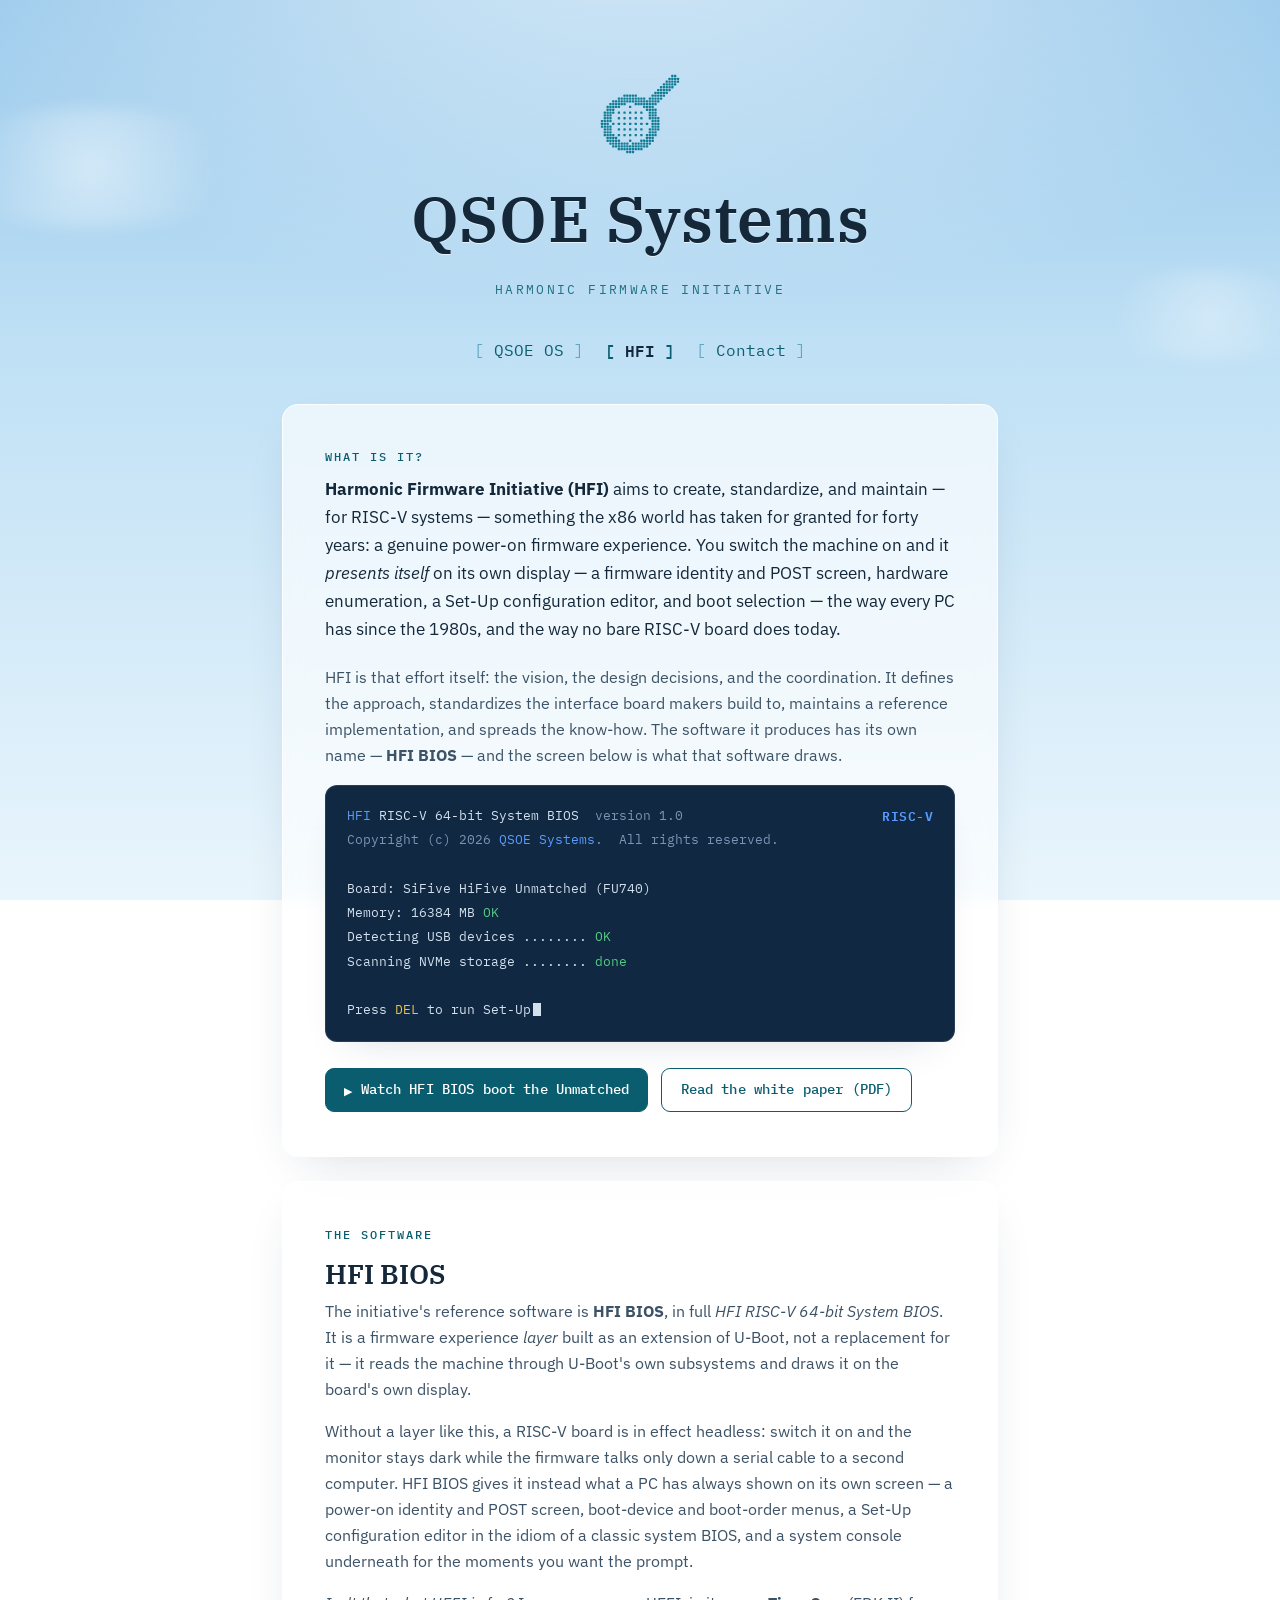
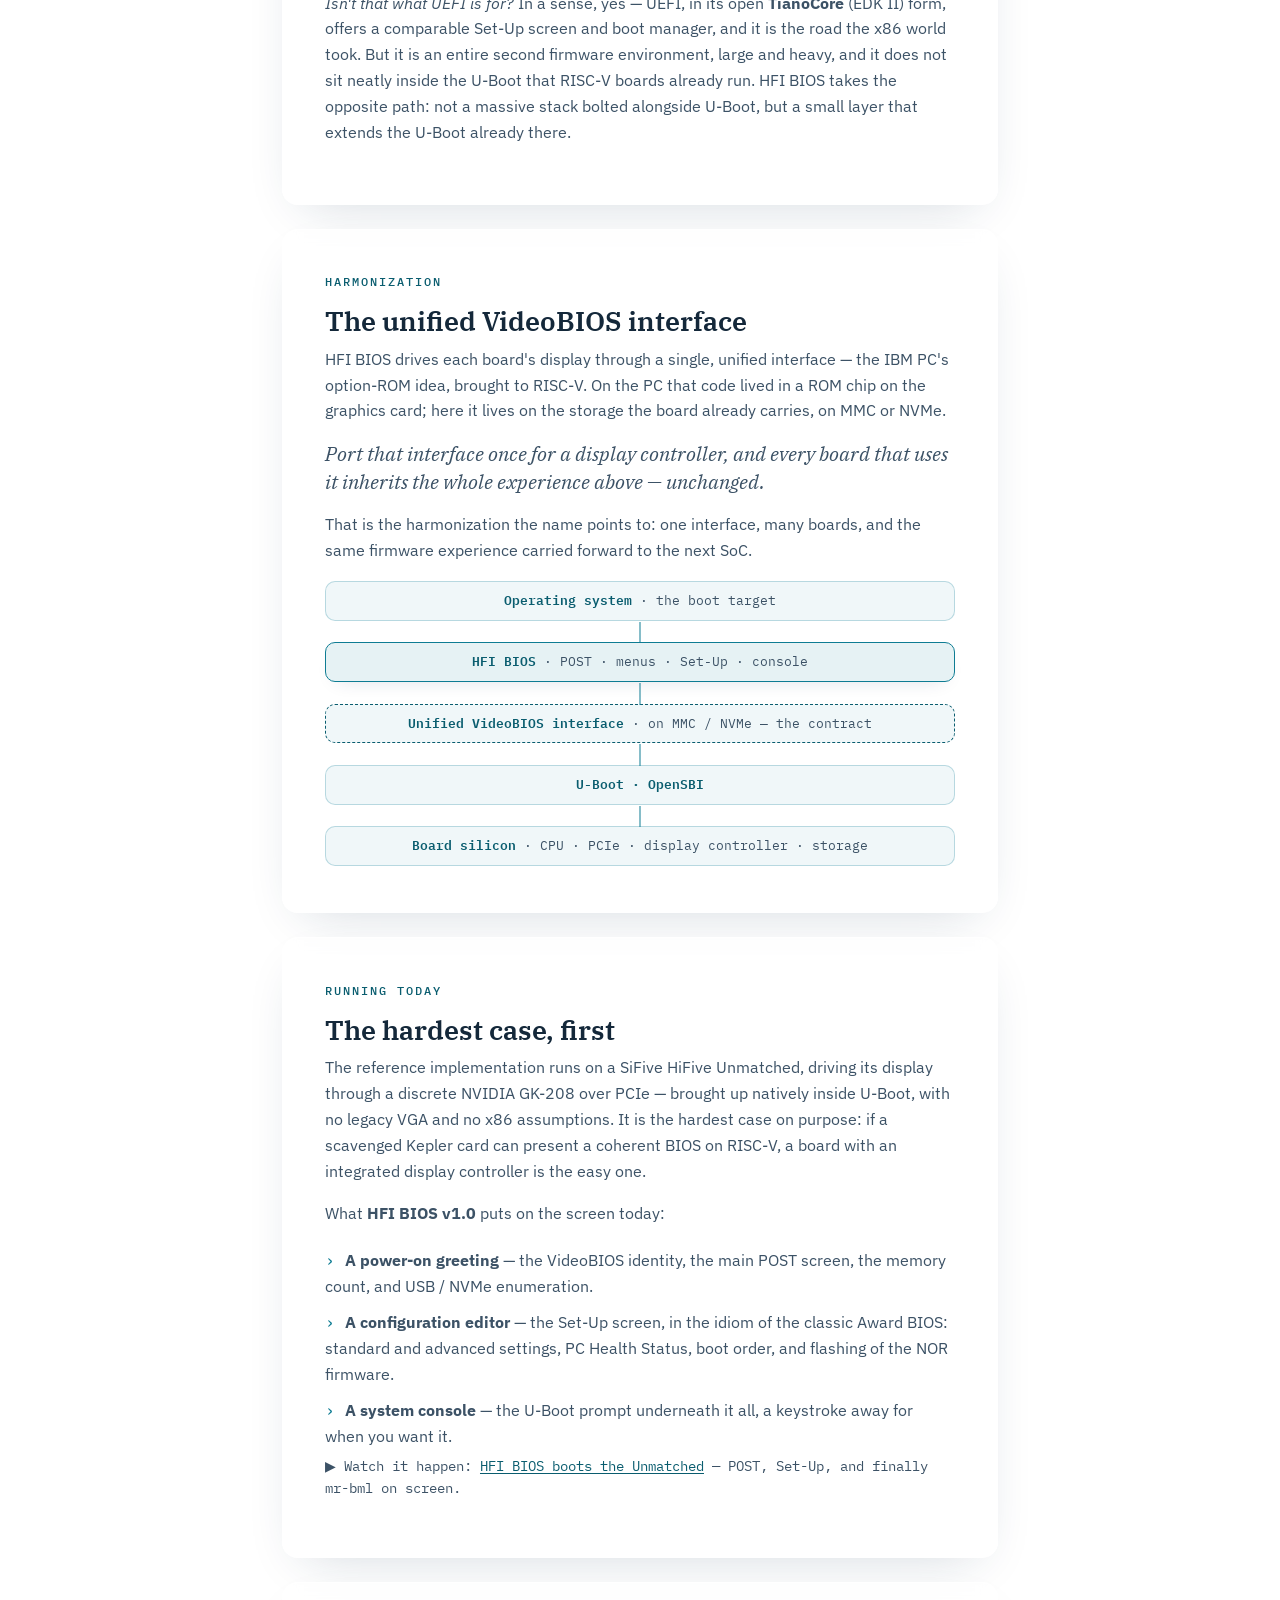
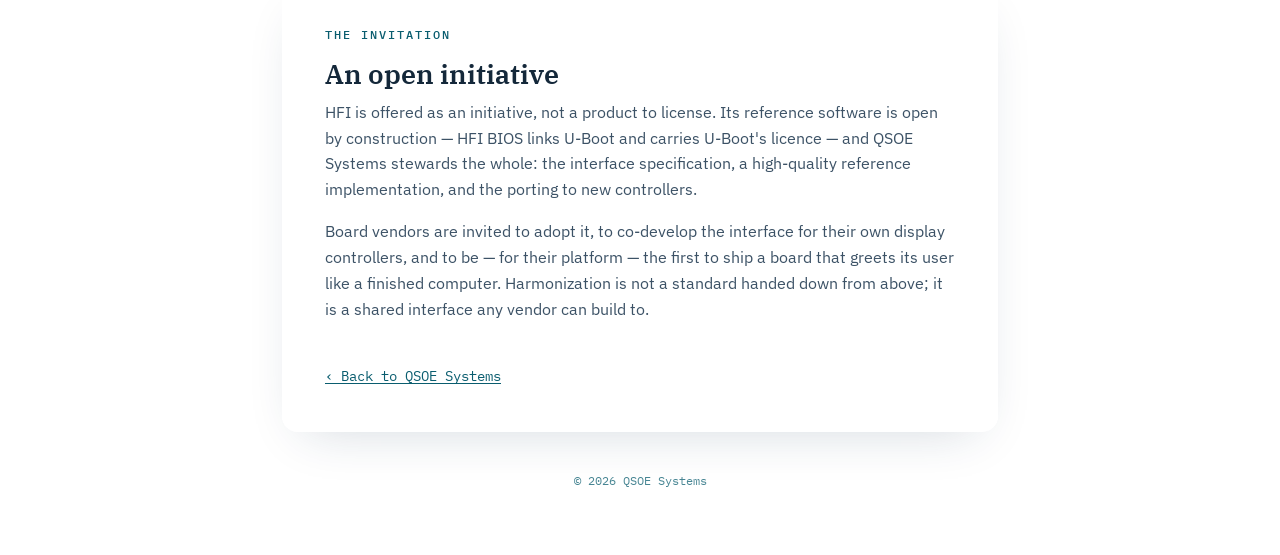
==== hfi/index.html @ ed55bc1b "site: added HFI subdirectry, with the first version of the description Signed-off-by: Yuri Zaporozhe" ====
<!DOCTYPE html>
<html lang="en">
<head>
  <meta charset="utf-8">
  <meta name="viewport" content="width=device-width, initial-scale=1">
  <title>HFI — Harmonic Firmware Initiative · QSOE Systems</title>
  <meta name="description" content="HFI, the Harmonic Firmware Initiative: an open, U-Boot–based firmware experience layer that gives any RISC-V board a real power-on screen, boot menus, and a Set-Up editor. By QSOE Systems.">
  <link rel="icon" type="image/svg+xml" href="../favicon.svg">
  <link rel="preconnect" href="https://fonts.googleapis.com">
  <link rel="preconnect" href="https://fonts.gstatic.com" crossorigin>
  <link href="https://fonts.googleapis.com/css2?family=IBM+Plex+Mono:wght@400;500&family=IBM+Plex+Sans:wght@400;500;600&family=IBM+Plex+Serif:wght@500;600&display=swap" rel="stylesheet">
  <link rel="stylesheet" href="../style.css">
  <style>
    /* ---- HFI page-specific components, expressed in the shared tokens ---- */

    /* stack the sub-page panels (home shows one at a time; here they flow) */
    .panels .panel + .panel { margin-top: 1.5rem; }

    /* current-page marker for the top nav (bolder, echoing the main site's
       active tab, which uses aria-selected) */
    .tab[aria-current="page"] { color: var(--ink); font-weight: 600; }
    .tab[aria-current="page"]::before,
    .tab[aria-current="page"]::after { opacity: 1; color: var(--accent-deep); }

    /* eyebrow label above a section heading (mono, like .panel h3 but no rule) */
    .eyebrow {
      font-family: var(--font-mono);
      font-size: 0.78rem;
      font-weight: 500;
      letter-spacing: 0.16em;
      text-transform: uppercase;
      color: var(--accent-deep);
      margin: 0 0 0.5rem;
    }
    .hero-h {
      font-size: clamp(1.9rem, 5vw, 2.3rem);
      line-height: 1.15;
      margin: 0.3rem 0 0.4rem;
    }

    /* ---- POST-screen mockup: a "real screen" against the frosted panels ---- */
    .post {
      margin: 0.4rem 0 1.6rem;
      background: #102841;                 /* deep slate-navy, keyed to --ink */
      color: #d3e0ee;
      border: 1px solid rgba(255,255,255,0.10);
      border-radius: 12px;
      padding: 1.15rem 1.3rem;
      font-family: var(--font-mono);
      font-size: 0.82rem;
      line-height: 1.85;
      overflow-x: auto;
      box-shadow: 0 18px 40px -24px var(--shadow);
    }
    .post .l   { white-space: pre; display: block; }
    .post .dim { color: #7f93b4; }
    .post .ok  { color: #54cd82; }
    .post .blue{ color: #5a9bff; }
    .post .yel { color: #e8c34a; }
    .post .risc{ float: right; color: #5a9bff; font-weight: 600; letter-spacing: 0.04em; }
    .cursor {
      display: inline-block; width: 0.6em; height: 1.05em; vertical-align: -2px;
      background: #d3e0ee; margin-left: 2px; animation: blink 1.05s steps(1) infinite;
    }
    @keyframes blink { 50% { opacity: 0; } }

    /* ---- call-to-action buttons, in the accent palette ---- */
    .ctas { display: flex; gap: 0.8rem; flex-wrap: wrap; margin: 1.3rem 0 0.2rem; }
    .ctas .btn {
      font-family: var(--font-mono);
      font-size: 0.86rem;
      font-weight: 500;
      letter-spacing: 0.01em;
      padding: 0.62rem 1.15rem;
      border-radius: 9px;
      display: inline-flex; align-items: center; gap: 0.5rem;
      text-decoration: none;
      border: 1.5px solid var(--accent-deep);
      transition: background 0.15s ease, color 0.15s ease, transform 0.15s ease;
    }
    .ctas .btn.primary { background: var(--accent-deep); color: #fff; }
    .ctas .btn.primary:hover { background: var(--accent); transform: translateY(-1px); }
    .ctas .btn.ghost { background: rgba(255,255,255,0.45); color: var(--accent-deep); }
    .ctas .btn.ghost:hover { background: rgba(255,255,255,0.78); transform: translateY(-1px); }
    .ctas .btn .play { font-size: 0.7rem; transform: translateY(0.5px); }

    /* ---- pull-quote ---- */
    .pull {
      font-family: var(--font-display);
      font-style: italic;
      color: var(--accent-deep);
      font-size: 1.28rem;
      line-height: 1.35;
      margin: 0.2rem 0 1rem;
    }

    /* ---- layer diagram: five bars joined by a vertical spine ---- */
    .layers { margin: 1.1rem 0 0.3rem; }
    .layer {
      position: relative;
      text-align: center;
      background: rgba(14, 124, 147, 0.06);
      border: 1px solid rgba(14, 124, 147, 0.25);
      border-radius: 10px;
      padding: 0.62rem 0.9rem;
      font-family: var(--font-mono);
      font-size: 0.8rem;
      line-height: 1.4;
      color: var(--ink);
    }
    .layer + .layer { margin-top: 1.35rem; }
    .layer + .layer::before {              /* the spine segment above each bar */
      content: "";
      position: absolute; left: 50%; top: -1.35rem;
      width: 2px; height: 1.35rem; margin-left: -1px;
      background: var(--accent); opacity: 0.5;
    }
    .layer .t { font-weight: 600; color: var(--accent-deep); }
    .layer .s { color: var(--ink-soft); }
    .layer.is-hfi {                        /* the reference software, highlighted */
      background: var(--code-bg);
      border-color: var(--accent);
      box-shadow: 0 8px 20px -12px var(--shadow);
    }
    .layer.is-contract {                   /* the interface — the shared contract */
      border-style: dashed;
      border-color: var(--accent-deep);
    }

    .watch { font-family: var(--font-mono); font-size: 0.85rem; margin-top: 1.2rem; }

    @media (max-width: 560px) {
      .post .risc { display: none; }
    }
    @media (prefers-reduced-motion: reduce) {
      .cursor { animation: none; }
    }
  </style>
</head>
<body class="subpage">
  <div class="sky-cloud c1" aria-hidden="true"></div>
  <div class="sky-cloud c2" aria-hidden="true"></div>

  <div class="wrap">
    <header class="site-head">
      <a href="../index.html"><img class="emblem" src="../emblem.svg" alt="" aria-hidden="true"></a>
      <h1 class="site-title"><a href="../index.html">QSOE&nbsp;Systems</a></h1>
      <p class="site-tag">harmonic firmware initiative</p>

      <nav class="tabs" aria-label="Sections">
        <a class="tab" href="../index.html#qsoe">QSOE OS</a>
        <a class="tab" href="index.html" aria-current="page">HFI</a>
        <a class="tab" href="../index.html#contact">Contact</a>
      </nav>
    </header>

    <main class="panels">

      <!-- ===================== WHAT IS IT ===================== -->
      <section class="panel">
        <div class="eyebrow">What is it?</div>
        <p class="lead"><strong>Harmonic Firmware Initiative (HFI)</strong> aims to
          create, standardize, and maintain — for RISC-V systems — something the x86
          world has taken for granted for forty years: a genuine power-on firmware
          experience. You switch the machine on and it <em>presents itself</em> on its
          own display — a firmware identity and POST screen, hardware enumeration, a
          Set-Up configuration editor, and boot selection — the way every PC has since
          the 1980s, and the way no bare RISC-V board does today.</p>
        <p>HFI is that effort itself: the vision, the design decisions, and the
          coordination. It defines the approach, standardizes the interface board makers
          build to, maintains a reference implementation, and spreads the know-how. The
          software it produces has its own name — <strong>HFI BIOS</strong> — and the
          screen below is what that software draws.</p>

        <div class="post" role="img"
             aria-label="A simulated HFI BIOS power-on screen: HFI RISC-V 64-bit System BIOS version 1.0, QSOE Systems. Board SiFive HiFive Unmatched, 16384 MB OK. USB devices detected OK, NVMe storage scanned. Press DEL to run Set-Up.">
<span class="l"><span class="risc">RISC-V</span><span class="blue">HFI</span> RISC-V 64-bit System BIOS  <span class="dim">version 1.0</span></span>
<span class="l"><span class="dim">Copyright (c) 2026 </span><span class="blue">QSOE Systems</span><span class="dim">.  All rights reserved.</span></span>
<span class="l">&nbsp;</span>
<span class="l">Board: SiFive HiFive Unmatched (FU740)</span>
<span class="l">Memory: 16384 MB <span class="ok">OK</span></span>
<span class="l">Detecting USB devices ........ <span class="ok">OK</span></span>
<span class="l">Scanning NVMe storage ........ <span class="ok">done</span></span>
<span class="l">&nbsp;</span>
<span class="l">Press <span class="yel">DEL</span> to run Set-Up<span class="cursor" aria-hidden="true"></span></span>
        </div>

        <div class="ctas">
          <!-- TODO: replace # with the real YouTube URL for the HFI BIOS 1.0 demo -->
          <a class="btn primary" href="#" rel="noopener">
            <span class="play">▶</span> Watch HFI&nbsp;BIOS boot the Unmatched</a>
          <a class="btn ghost" href="./HFI-WhitePaper.pdf">Read the white&nbsp;paper (PDF)</a>
        </div>
      </section>

      <!-- ===================== THE SOFTWARE ===================== -->
      <section class="panel">
        <div class="eyebrow">The software</div>
        <h2>HFI&nbsp;BIOS</h2>
        <p>The initiative's reference software is <strong>HFI&nbsp;BIOS</strong>, in full
          <em>HFI RISC-V 64-bit System BIOS</em>. It is a firmware experience
          <em>layer</em> built as an extension of U-Boot, not a replacement for it — it
          reads the machine through U-Boot's own subsystems and draws it on the board's
          own display.</p>
        <p>Without a layer like this, a RISC-V board is in effect headless: switch it on
          and the monitor stays dark while the firmware talks only down a serial cable to
          a second computer. HFI&nbsp;BIOS gives it instead what a PC has always shown on
          its own screen — a power-on identity and POST screen, boot-device and boot-order
          menus, a Set-Up configuration editor in the idiom of a classic system BIOS, and
          a system console underneath for the moments you want the prompt.</p>
        <p><em>Isn't that what UEFI is for?</em> In a sense, yes — UEFI, in its open
          <strong>TianoCore</strong> (EDK&nbsp;II) form, offers a comparable Set-Up
          screen and boot manager, and it is the road the x86 world took. But it is an
          entire second firmware environment, large and heavy, and it does not sit
          neatly inside the U-Boot that RISC-V boards already run. HFI&nbsp;BIOS takes
          the opposite path: not a massive stack bolted alongside U-Boot, but a small
          layer that extends the U-Boot already there.</p>
      </section>

      <!-- ===================== HARMONIZATION ===================== -->
      <section class="panel">
        <div class="eyebrow">Harmonization</div>
        <h2>The unified VideoBIOS interface</h2>
        <p>HFI&nbsp;BIOS drives each board's display through a single, unified interface —
          the IBM PC's option-ROM idea, brought to RISC-V. On the PC that code lived in a
          ROM chip on the graphics card; here it lives on the storage the board already
          carries, on MMC or NVMe.</p>
        <p class="pull">Port that interface once for a display controller, and every
          board that uses it inherits the whole experience above — unchanged.</p>
        <p>That is the harmonization the name points to: one interface, many boards, and
          the same firmware experience carried forward to the next SoC.</p>

        <div class="layers" role="img"
             aria-label="The boot stack, top to bottom: the operating system; HFI BIOS providing POST, menus, Set-Up and console; the unified VideoBIOS interface on MMC or NVMe, which is the contract; U-Boot and OpenSBI; and the board silicon.">
          <div class="layer"><span class="t">Operating system</span> <span class="s">· the boot target</span></div>
          <div class="layer is-hfi"><span class="t">HFI&nbsp;BIOS</span> <span class="s">· POST · menus · Set-Up · console</span></div>
          <div class="layer is-contract"><span class="t">Unified VideoBIOS interface</span> <span class="s">· on MMC / NVMe — the contract</span></div>
          <div class="layer"><span class="t">U-Boot · OpenSBI</span></div>
          <div class="layer"><span class="t">Board silicon</span> <span class="s">· CPU · PCIe · display controller · storage</span></div>
        </div>
      </section>

      <!-- ===================== RUNNING TODAY ===================== -->
      <section class="panel">
        <div class="eyebrow">Running today</div>
        <h2>The hardest case, first</h2>
        <p>The reference implementation runs on a SiFive HiFive Unmatched, driving its
          display through a discrete NVIDIA GK-208 over PCIe — brought up natively inside
          U-Boot, with no legacy VGA and no x86 assumptions. It is the hardest case on
          purpose: if a scavenged Kepler card can present a coherent BIOS on RISC-V, a
          board with an integrated display controller is the easy one.</p>

        <p>What <strong>HFI&nbsp;BIOS v1.0</strong> puts on the screen today:</p>
        <ul class="tidy">
          <li><strong>A power-on greeting</strong> — the VideoBIOS identity, the main
            POST screen, the memory count, and USB / NVMe enumeration.</li>
          <li><strong>A configuration editor</strong> — the Set-Up screen, in the idiom
            of the classic Award BIOS: standard and advanced settings, PC Health Status,
            boot order, and flashing of the NOR firmware.</li>
          <li><strong>A system console</strong> — the U-Boot prompt underneath it all,
            a keystroke away for when you want it.</li>
        </ul>

        <p class="watch">▶ Watch it happen:
          <!-- TODO: replace # with the real YouTube URL -->
          <a href="#" rel="noopener">HFI&nbsp;BIOS boots the Unmatched</a> — POST, Set-Up,
          and finally mr-bml on screen.</p>
      </section>

      <!-- ===================== INITIATIVE ===================== -->
      <section class="panel">
        <div class="eyebrow">The invitation</div>
        <h2>An open initiative</h2>
        <p>HFI is offered as an initiative, not a product to license. Its reference
          software is open by construction — HFI&nbsp;BIOS links U-Boot and carries
          U-Boot's licence — and QSOE Systems stewards the whole: the interface
          specification, a high-quality reference implementation, and the porting to new
          controllers.</p>
        <p>Board vendors are invited to adopt it, to co-develop the interface for their
          own display controllers, and to be — for their platform — the first to ship a
          board that greets its user like a finished computer. Harmonization is not a
          standard handed down from above; it is a shared interface any vendor can build
          to.</p>
        <a class="back-link" href="../index.html">Back to QSOE Systems</a>
      </section>

    </main>

    <footer>© 2026 QSOE Systems</footer>
  </div>
</body>
</html>
---- style.css ----
/* QSOE Systems — shared styles */

:root {
  --sky-top:   #93c6ea;
  --sky-mid:   #bfe0f5;
  --sky-bot:   #e9f5fc;
  --ink:       #14283a;
  --ink-soft:  #3c5266;
  --accent:    #0e7c93;
  --accent-deep: #0a5d6f;
  --panel:     rgba(255, 255, 255, 0.64);
  --panel-edge: rgba(255, 255, 255, 0.85);
  --shadow:    rgba(18, 52, 82, 0.20);
  --code-bg:   rgba(14, 124, 147, 0.10);

  --font-display: "IBM Plex Serif", Georgia, "Times New Roman", serif;
  --font-body:    "IBM Plex Sans", -apple-system, "Segoe UI", Helvetica, sans-serif;
  --font-mono:    "IBM Plex Mono", "SFMono-Regular", Menlo, Consolas, monospace;
}

* { box-sizing: border-box; }

html { -webkit-text-size-adjust: 100%; }

body {
  margin: 0;
  min-height: 100vh;
  font-family: var(--font-body);
  color: var(--ink);
  line-height: 1.62;
  background:
    radial-gradient(120% 80% at 50% -10%, rgba(255,255,255,0.65), rgba(255,255,255,0) 55%),
    linear-gradient(180deg, var(--sky-top) 0%, var(--sky-mid) 38%, var(--sky-bot) 100%);
  background-attachment: fixed;
  position: relative;
  overflow-x: hidden;
}

/* soft drifting clouds — decorative, very subtle */
.sky-cloud {
  position: fixed;
  border-radius: 50%;
  background: radial-gradient(circle, rgba(255,255,255,0.85), rgba(255,255,255,0) 70%);
  filter: blur(8px);
  pointer-events: none;
  z-index: 0;
}
.sky-cloud.c1 { width: 340px; height: 120px; top: 12%; left: -80px; opacity: 0.55;
  animation: drift1 90s linear infinite; }
.sky-cloud.c2 { width: 260px; height: 90px;  top: 30%; right: -60px; opacity: 0.40;
  animation: drift2 120s linear infinite; }
@keyframes drift1 { from { transform: translateX(0); } to { transform: translateX(60vw); } }
@keyframes drift2 { from { transform: translateX(0); } to { transform: translateX(-50vw); } }

.wrap {
  position: relative;
  z-index: 1;
  max-width: 760px;
  margin: 0 auto;
  padding: clamp(2.2rem, 6vw, 4.5rem) 1.4rem 4rem;
}

/* ---- header ---- */
.site-head { text-align: center; }
.emblem {
  display: block;
  width: clamp(64px, 14vw, 84px);
  height: auto;
  margin: 0 auto 0.7rem;
}
.site-title {
  font-family: var(--font-display);
  font-weight: 600;
  font-size: clamp(2.6rem, 8vw, 4rem);
  letter-spacing: 0.01em;
  margin: 0;
  color: var(--ink);
  text-shadow: 0 1px 0 rgba(255,255,255,0.6);
}
.site-title a { color: inherit; text-decoration: none; }
.site-tag {
  font-family: var(--font-mono);
  font-size: 0.82rem;
  letter-spacing: 0.18em;
  text-transform: uppercase;
  color: var(--accent-deep);
  margin: 0.5rem 0 0;
  opacity: 0.85;
}

/* ---- tab nav ---- */
.tabs {
  display: flex;
  flex-wrap: wrap;
  justify-content: center;
  gap: 0.4rem 0.9rem;
  margin: 2rem 0 0;
  padding: 0;
}
.tab {
  font-family: var(--font-mono);
  font-size: 0.98rem;
  color: var(--accent-deep);
  text-decoration: none;
  padding: 0.35rem 0.2rem;
  border: 0;
  background: none;
  cursor: pointer;
  transition: color 0.15s ease, transform 0.15s ease;
}
.tab::before { content: "[ "; color: var(--accent); opacity: 0.55; }
.tab::after  { content: " ]"; color: var(--accent); opacity: 0.55; }
.tab:hover { color: var(--accent); transform: translateY(-1px); }
.tab:hover::before, .tab:hover::after { opacity: 1; }
.tab[aria-selected="true"] {
  color: var(--ink);
  font-weight: 500;
}
.tab[aria-selected="true"]::before,
.tab[aria-selected="true"]::after { opacity: 1; color: var(--accent-deep); }

/* ---- panel ---- */
.panels { margin-top: 2.2rem; }
.panel {
  background: var(--panel);
  border: 1px solid var(--panel-edge);
  border-radius: 16px;
  padding: clamp(1.5rem, 4vw, 2.6rem);
  box-shadow: 0 18px 50px -22px var(--shadow);
  -webkit-backdrop-filter: blur(9px);
  backdrop-filter: blur(9px);
}
/* progressive enhancement: only hide panels once JS is active */
body.js .panel { display: none; }
body.js .panel.is-active { display: block; animation: panelIn 0.4s ease both; }
@keyframes panelIn {
  from { opacity: 0; transform: translateY(8px); }
  to   { opacity: 1; transform: none; }
}

.panel h2 {
  font-family: var(--font-display);
  font-weight: 600;
  font-size: 1.7rem;
  margin: 0 0 0.2rem;
}
.panel .lead {
  font-size: 1.08rem;
  color: var(--ink);
  margin: 0.2rem 0 1.4rem;
}
.panel h3 {
  font-family: var(--font-mono);
  font-size: 0.82rem;
  letter-spacing: 0.14em;
  text-transform: uppercase;
  color: var(--accent-deep);
  margin: 2rem 0 0.8rem;
  border-top: 1px solid rgba(14,124,147,0.18);
  padding-top: 1.3rem;
}
.panel p { margin: 0 0 1rem; color: var(--ink-soft); }
.panel a { color: var(--accent-deep); text-decoration: underline; text-underline-offset: 2px; }
.panel a:hover { color: var(--accent); }

code, .mono { font-family: var(--font-mono); font-size: 0.9em; }
.panel code {
  background: var(--code-bg);
  color: var(--accent-deep);
  padding: 0.08em 0.36em;
  border-radius: 5px;
}

ul.tidy { list-style: none; margin: 0; padding: 0; }
ul.tidy li { padding: 0.32rem 0; color: var(--ink-soft); }
ul.tidy li::before { content: "› "; color: var(--accent); font-family: var(--font-mono); }

.project-list { list-style: none; margin: 0; padding: 0; }
.project-list li { padding: 0.4rem 0; }
.project-list .name { font-family: var(--font-mono); font-weight: 500; }
.project-list .desc { color: var(--ink-soft); }

.meta-row {
  display: flex; flex-wrap: wrap; gap: 0.5rem 1.4rem;
  font-family: var(--font-mono); font-size: 0.85rem;
  color: var(--accent-deep); margin-top: 1.4rem;
}

.contact-mail {
  font-family: var(--font-mono);
  font-size: 1.15rem;
}

footer {
  text-align: center;
  margin-top: 2.4rem;
  font-family: var(--font-mono);
  font-size: 0.78rem;
  color: var(--accent-deep);
  opacity: 0.75;
}

/* ---- sub-pages ---- */
.subpage .panel { display: block; }
.back-link {
  display: inline-block;
  font-family: var(--font-mono);
  font-size: 0.9rem;
  margin-top: 1.6rem;
  color: var(--accent-deep);
  text-decoration: none;
}
.back-link::before { content: "‹ "; }
.back-link:hover { color: var(--accent); }

@media (prefers-reduced-motion: reduce) {
  .sky-cloud { animation: none; }
  body.js .panel.is-active { animation: none; }
  .tab { transition: none; }
}
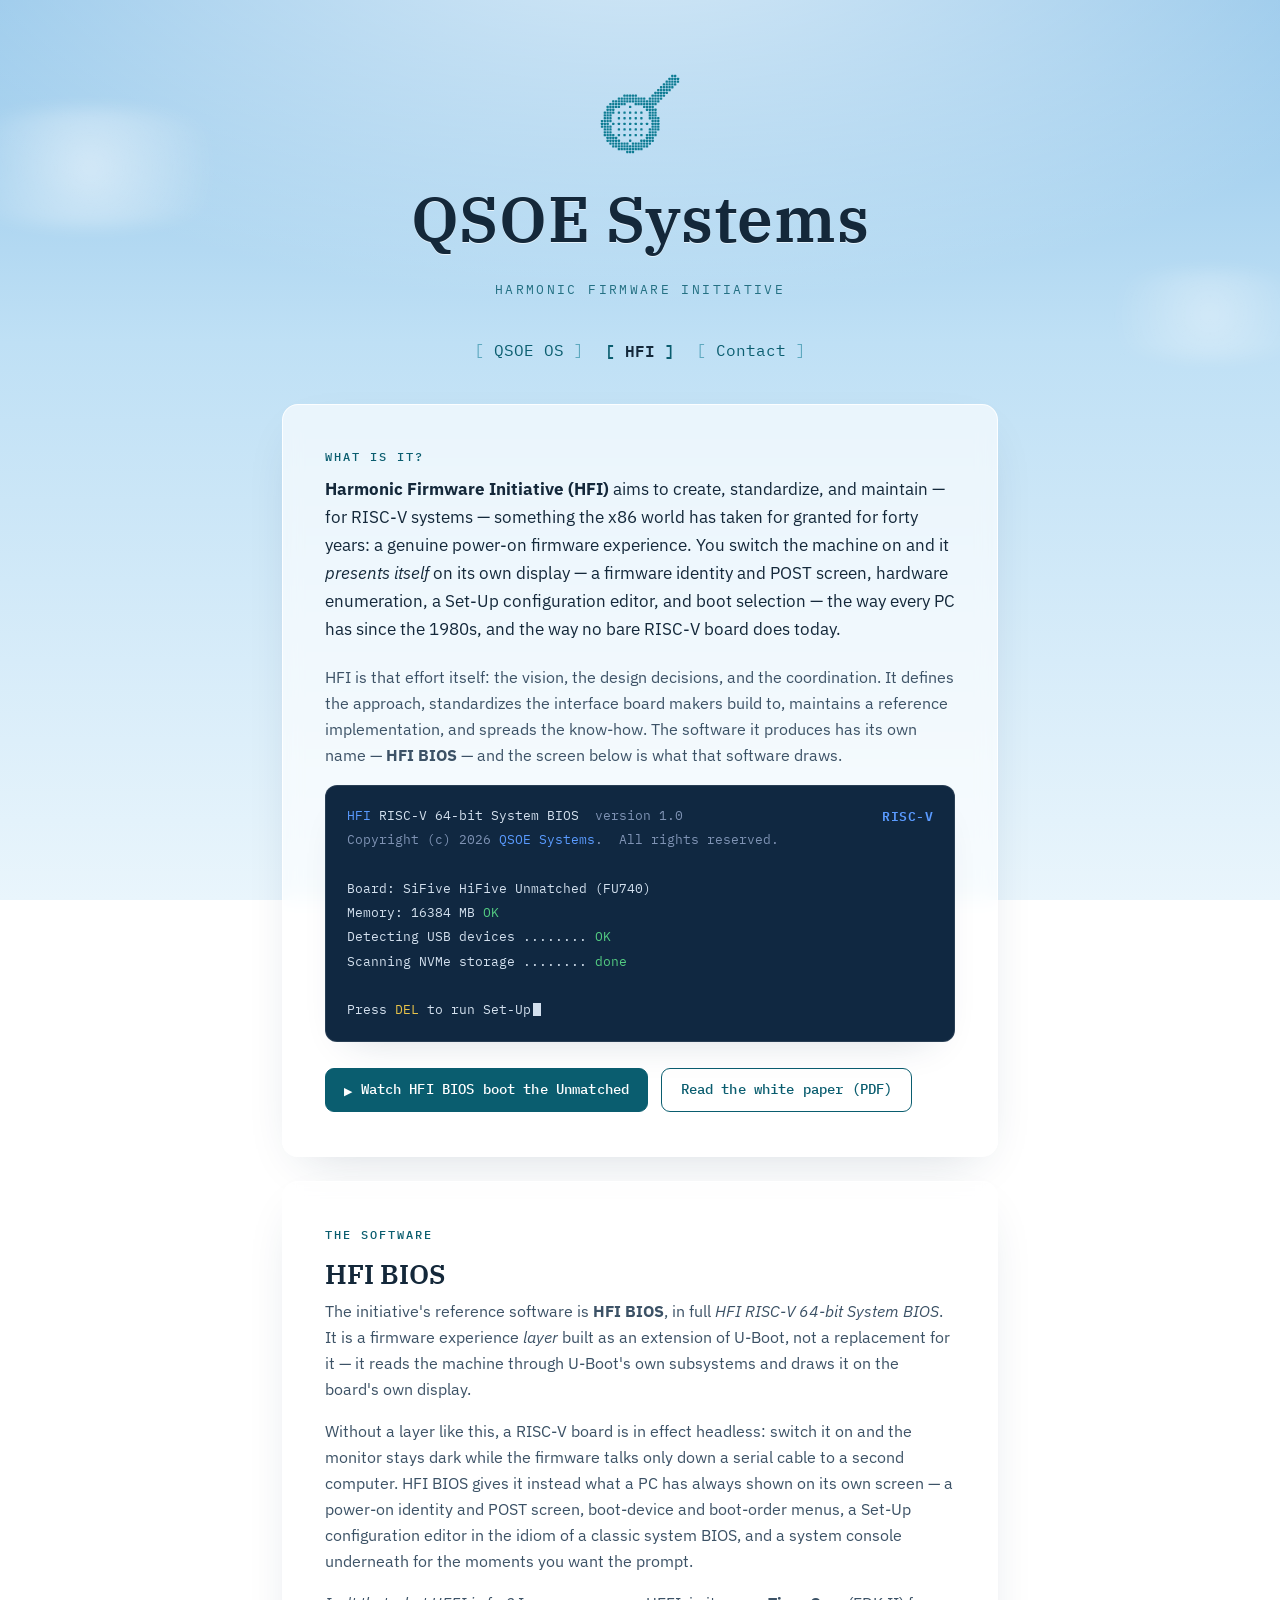
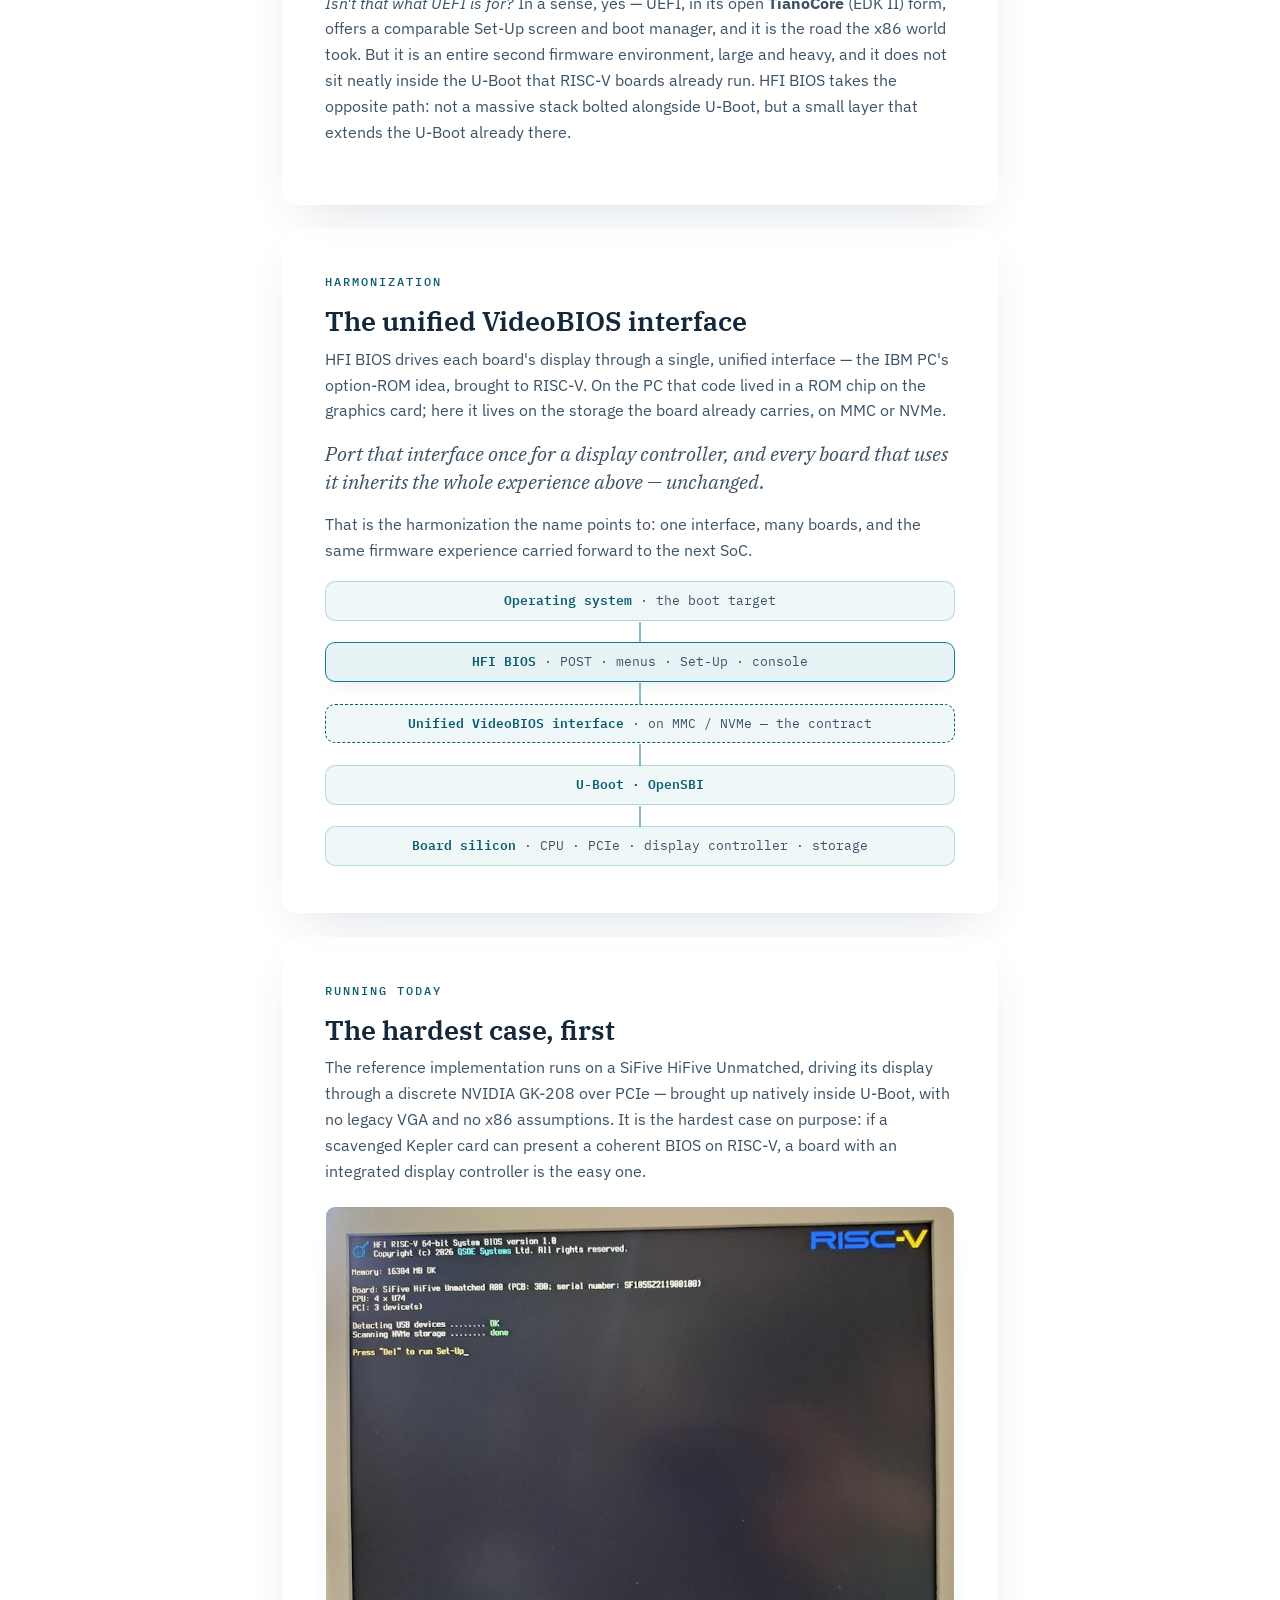
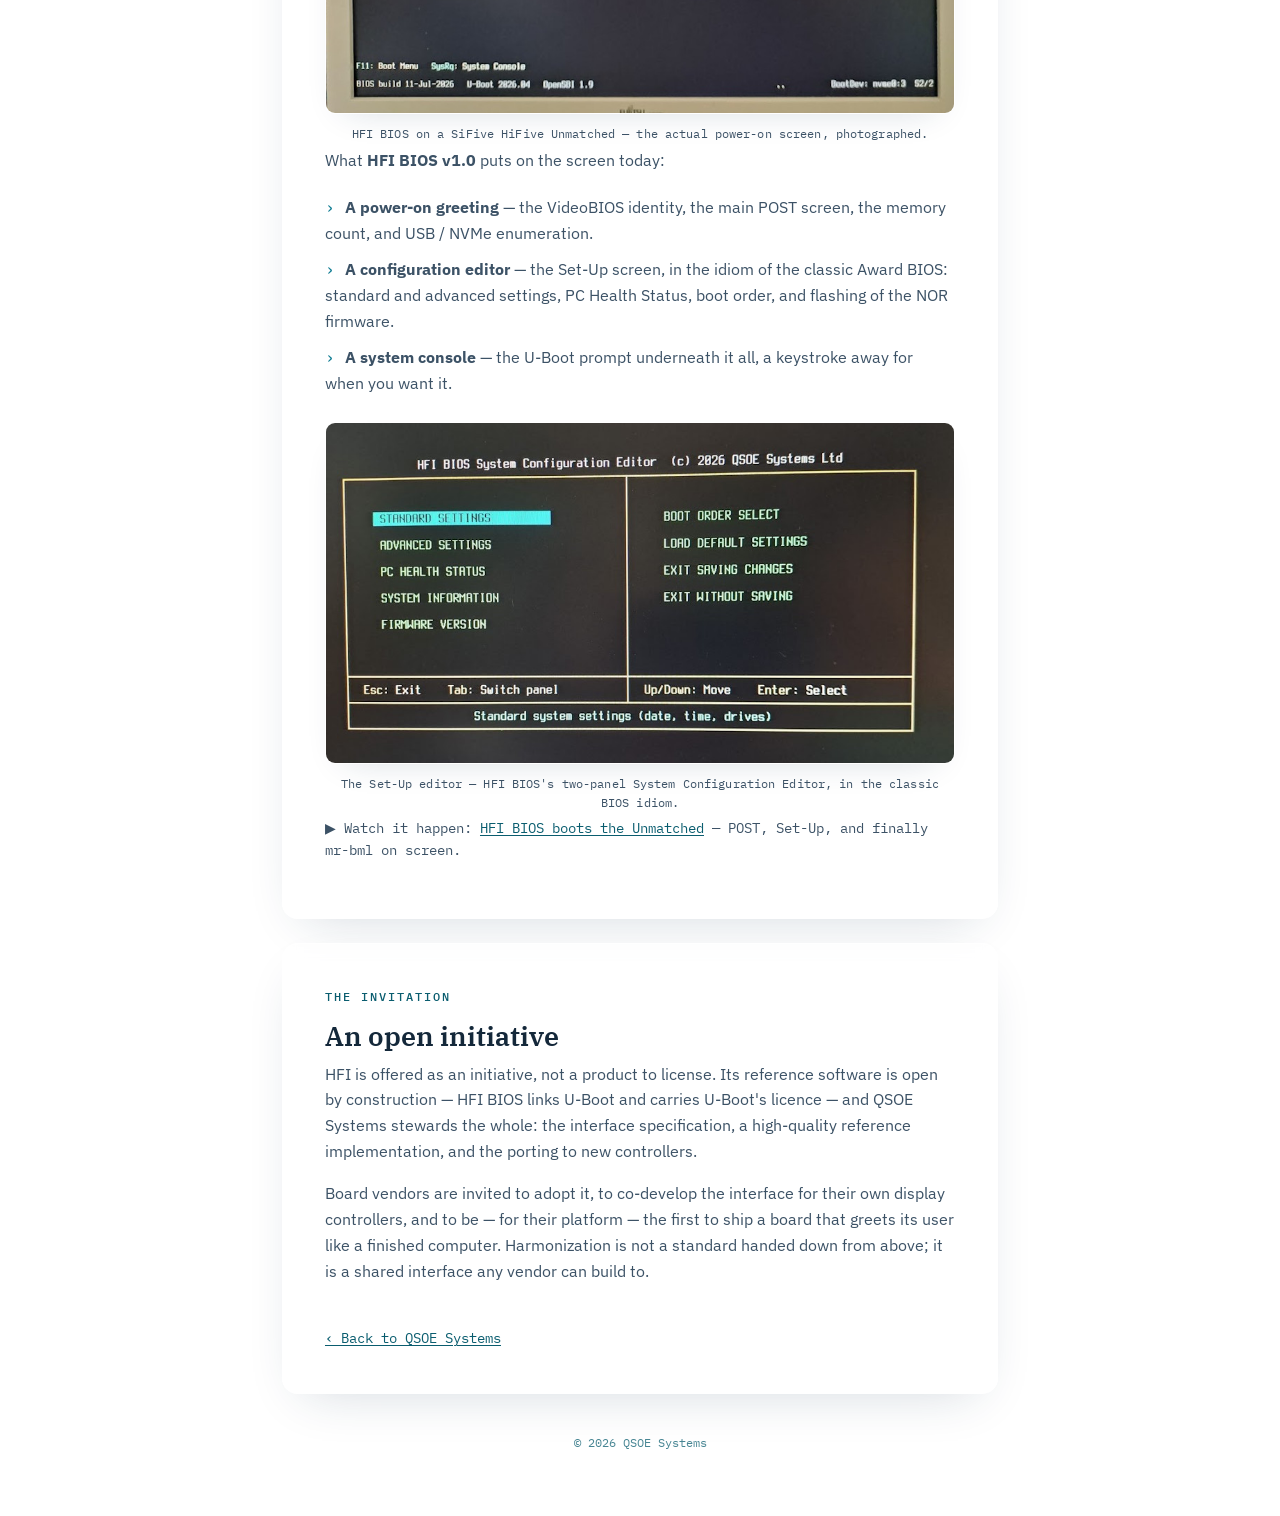
==== commit 33ae0661: "hfi: index.html updated Signed-off-by: Yuri Zaporozhets <yuriz@qsoe.net>" ====
--- a/hfi/index.html
+++ b/hfi/index.html
@@ -127,6 +127,20 @@
       border-color: var(--accent-deep);
     }
 
+    /* ---- photograph: single, full width ---- */
+    .shot { margin: 1.3rem 0 0.3rem; }
+    .shot img {
+      width: 100%; height: auto; display: block;
+      border-radius: 10px;
+      border: 1px solid var(--panel-edge);
+      box-shadow: 0 14px 34px -20px var(--shadow);
+    }
+    .shot figcaption {
+      font-family: var(--font-mono); font-size: 0.74rem;
+      color: var(--ink-soft); margin-top: 0.6rem; letter-spacing: 0.01em;
+      text-align: center;
+    }
+
     .watch { font-family: var(--font-mono); font-size: 0.85rem; margin-top: 1.2rem; }
 
     @media (max-width: 560px) {
@@ -186,10 +200,9 @@
         </div>
 
         <div class="ctas">
-          <!-- TODO: replace # with the real YouTube URL for the HFI BIOS 1.0 demo -->
-          <a class="btn primary" href="#" rel="noopener">
+          <a class="btn primary" href="https://youtu.be/v4k1tLbnZMs" target="_blank" rel="noopener">
             <span class="play">▶</span> Watch HFI&nbsp;BIOS boot the Unmatched</a>
-          <a class="btn ghost" href="./HFI-WhitePaper.pdf">Read the white&nbsp;paper (PDF)</a>
+          <a class="btn ghost" href="./HFI-WhitePaper.pdf" target="_blank" rel="noopener">Read the white&nbsp;paper (PDF)</a>
         </div>
       </section>
 
@@ -250,6 +263,12 @@
           purpose: if a scavenged Kepler card can present a coherent BIOS on RISC-V, a
           board with an integrated display controller is the easy one.</p>
 
+        <figure class="shot">
+          <img src="./img/hfi-post.jpg" width="872" height="703"
+               alt="Photograph of the HFI BIOS power-on screen running on a SiFive HiFive Unmatched: the blue RISC-V logo, board and CPU inventory, USB and NVMe enumeration, and the prompt to press Del to run Set-Up.">
+          <figcaption>HFI&nbsp;BIOS on a SiFive HiFive Unmatched — the actual power-on screen, photographed.</figcaption>
+        </figure>
+
         <p>What <strong>HFI&nbsp;BIOS v1.0</strong> puts on the screen today:</p>
         <ul class="tidy">
           <li><strong>A power-on greeting</strong> — the VideoBIOS identity, the main
@@ -261,9 +280,14 @@
             a keystroke away for when you want it.</li>
         </ul>
 
+        <figure class="shot">
+          <img src="./img/hfi-setup.jpg" width="904" height="489"
+               alt="Photograph of the HFI BIOS System Configuration Editor: a two-panel Set-Up screen — Standard Settings, Advanced Settings, PC Health Status, System Information and Firmware Version on the left; Boot Order Select, Load Default Settings and the exit options on the right.">
+          <figcaption>The Set-Up editor — HFI&nbsp;BIOS's two-panel System Configuration Editor, in the classic BIOS idiom.</figcaption>
+        </figure>
+
         <p class="watch">▶ Watch it happen:
-          <!-- TODO: replace # with the real YouTube URL -->
-          <a href="#" rel="noopener">HFI&nbsp;BIOS boots the Unmatched</a> — POST, Set-Up,
+          <a href="https://youtu.be/v4k1tLbnZMs" target="_blank" rel="noopener">HFI&nbsp;BIOS boots the Unmatched</a> — POST, Set-Up,
           and finally mr-bml on screen.</p>
       </section>
 
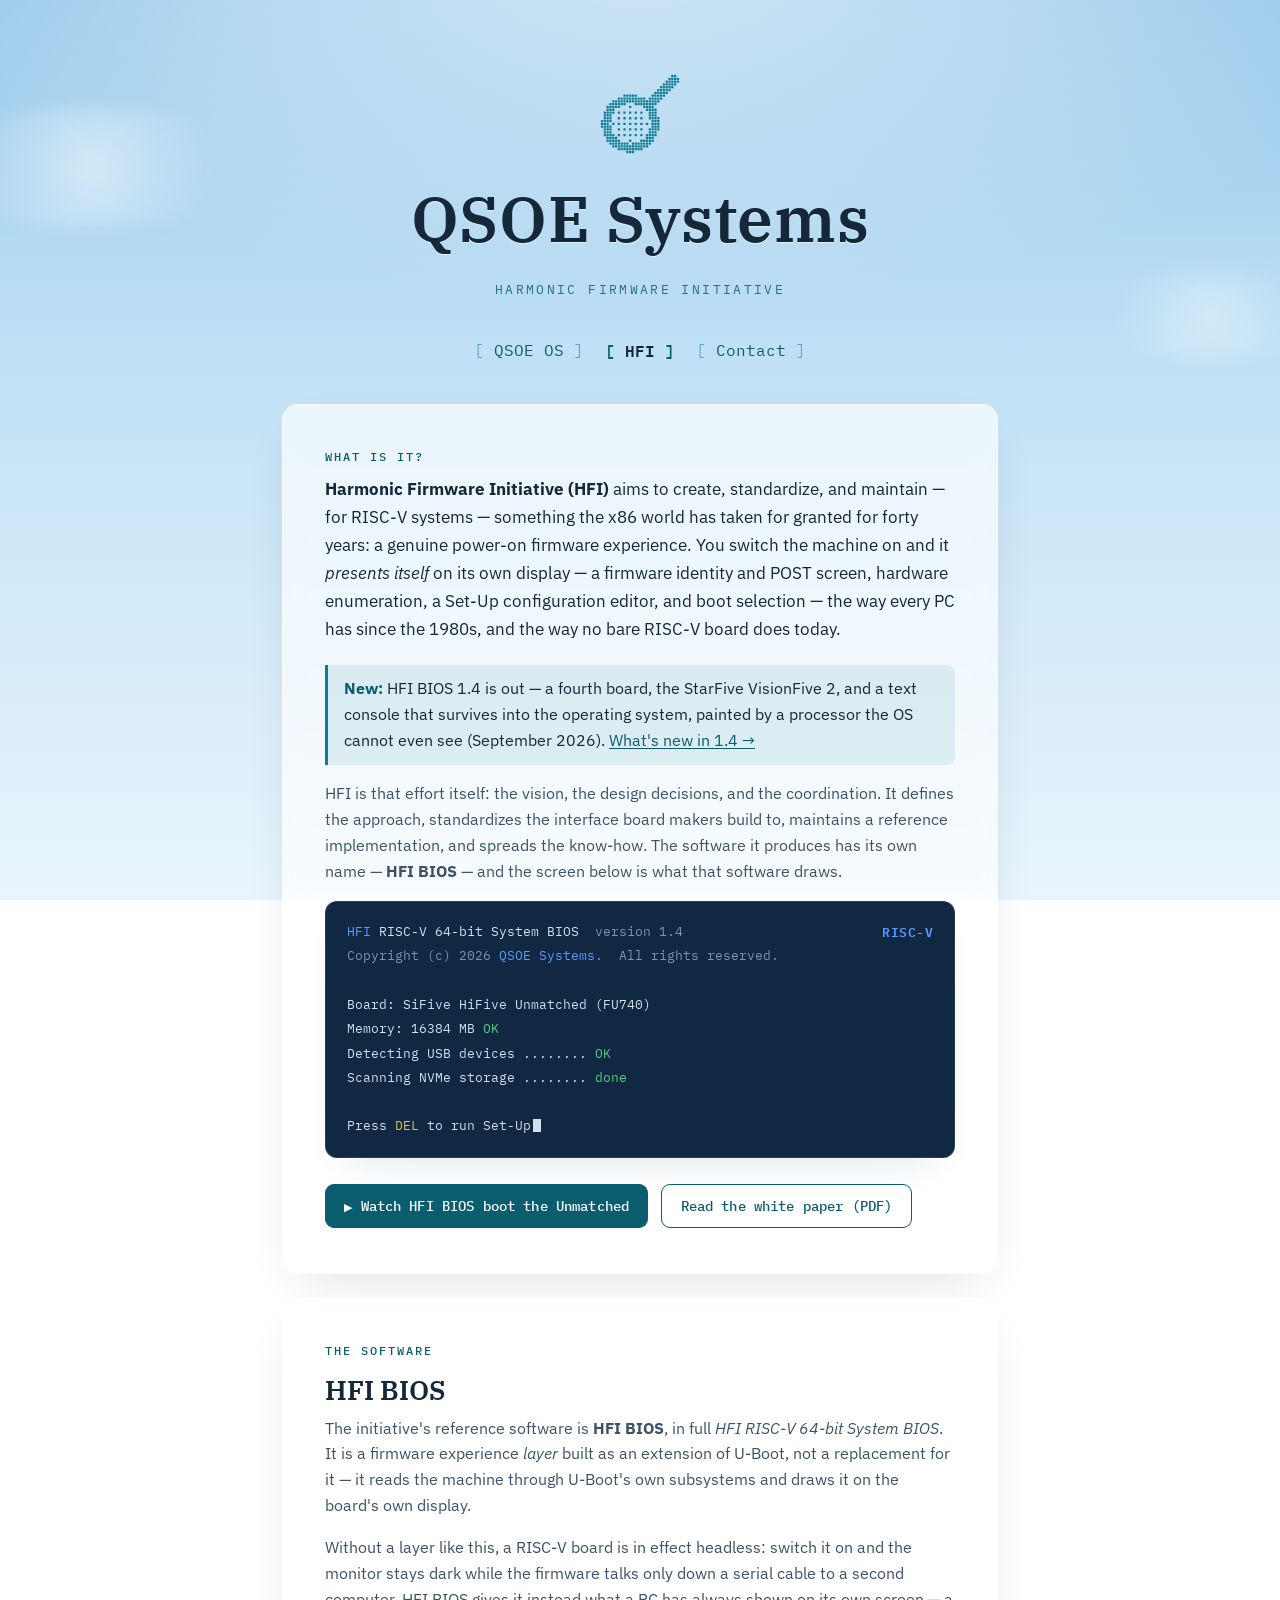
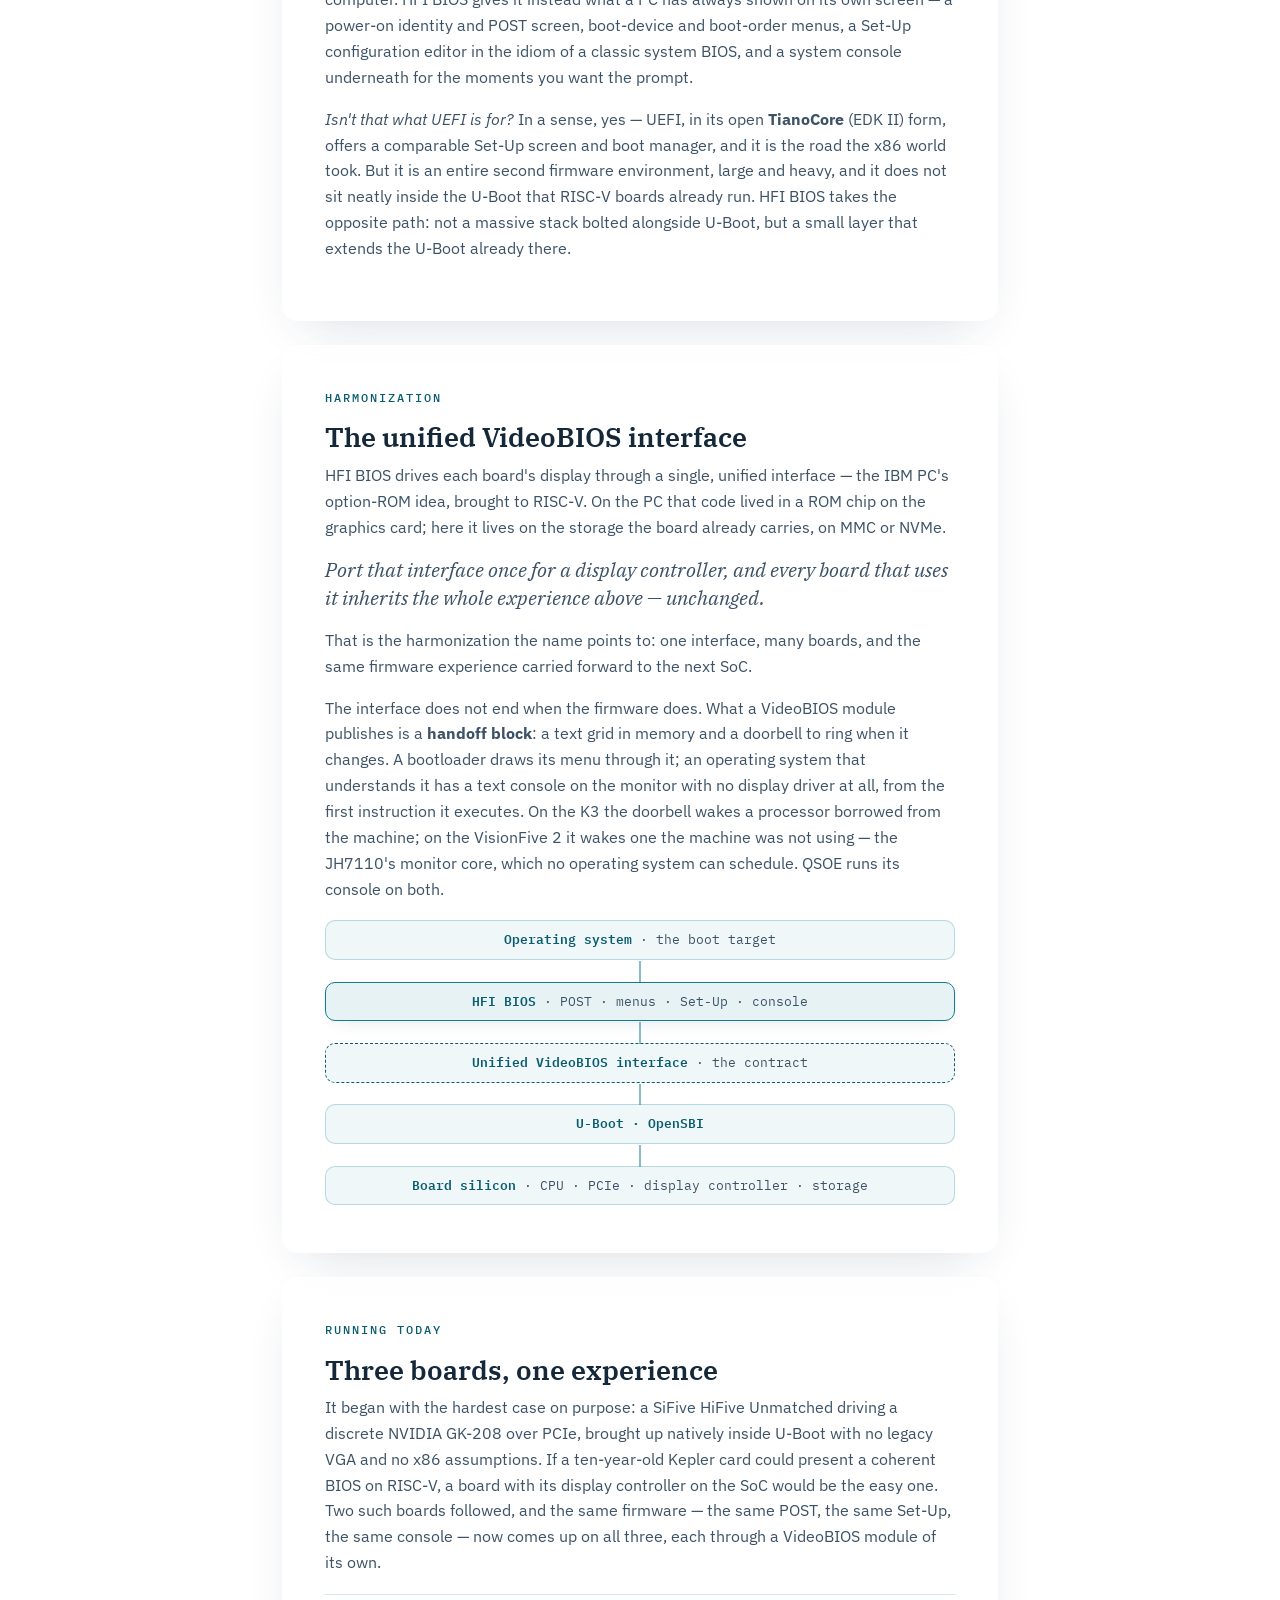
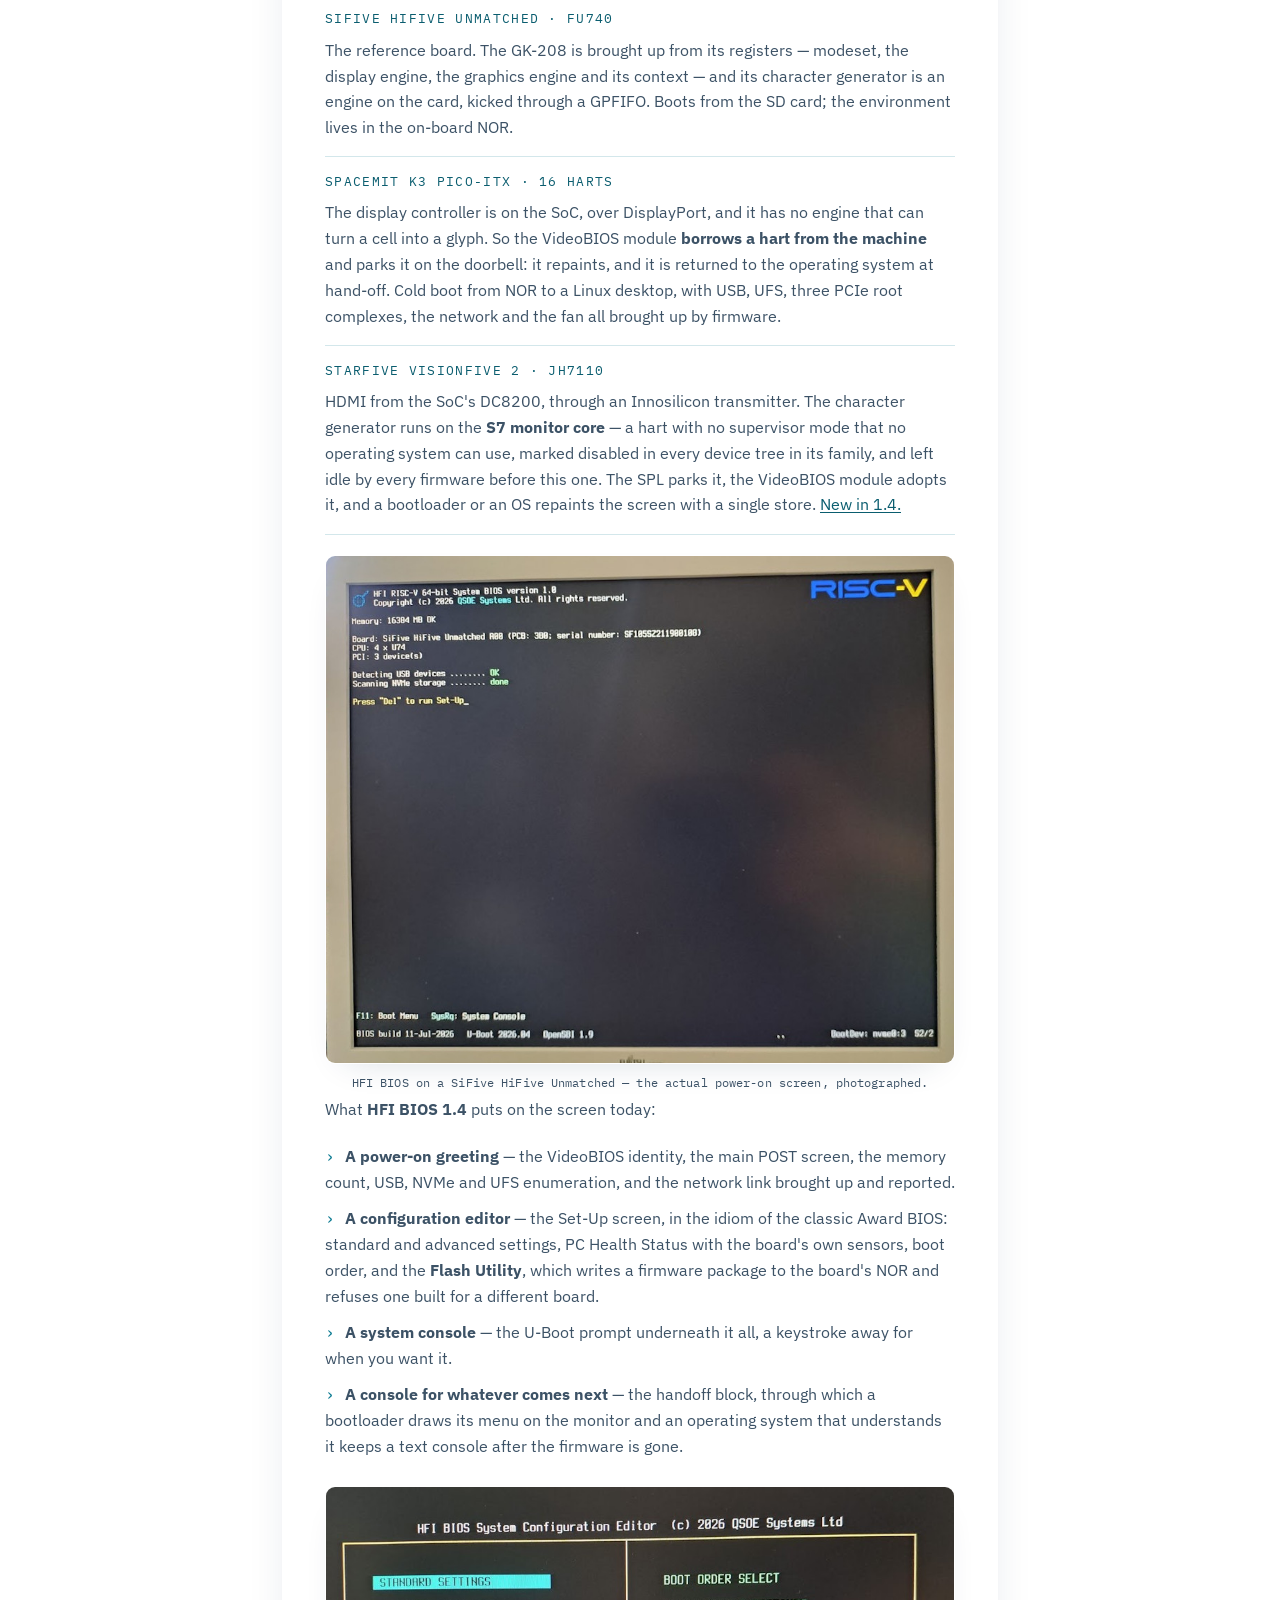
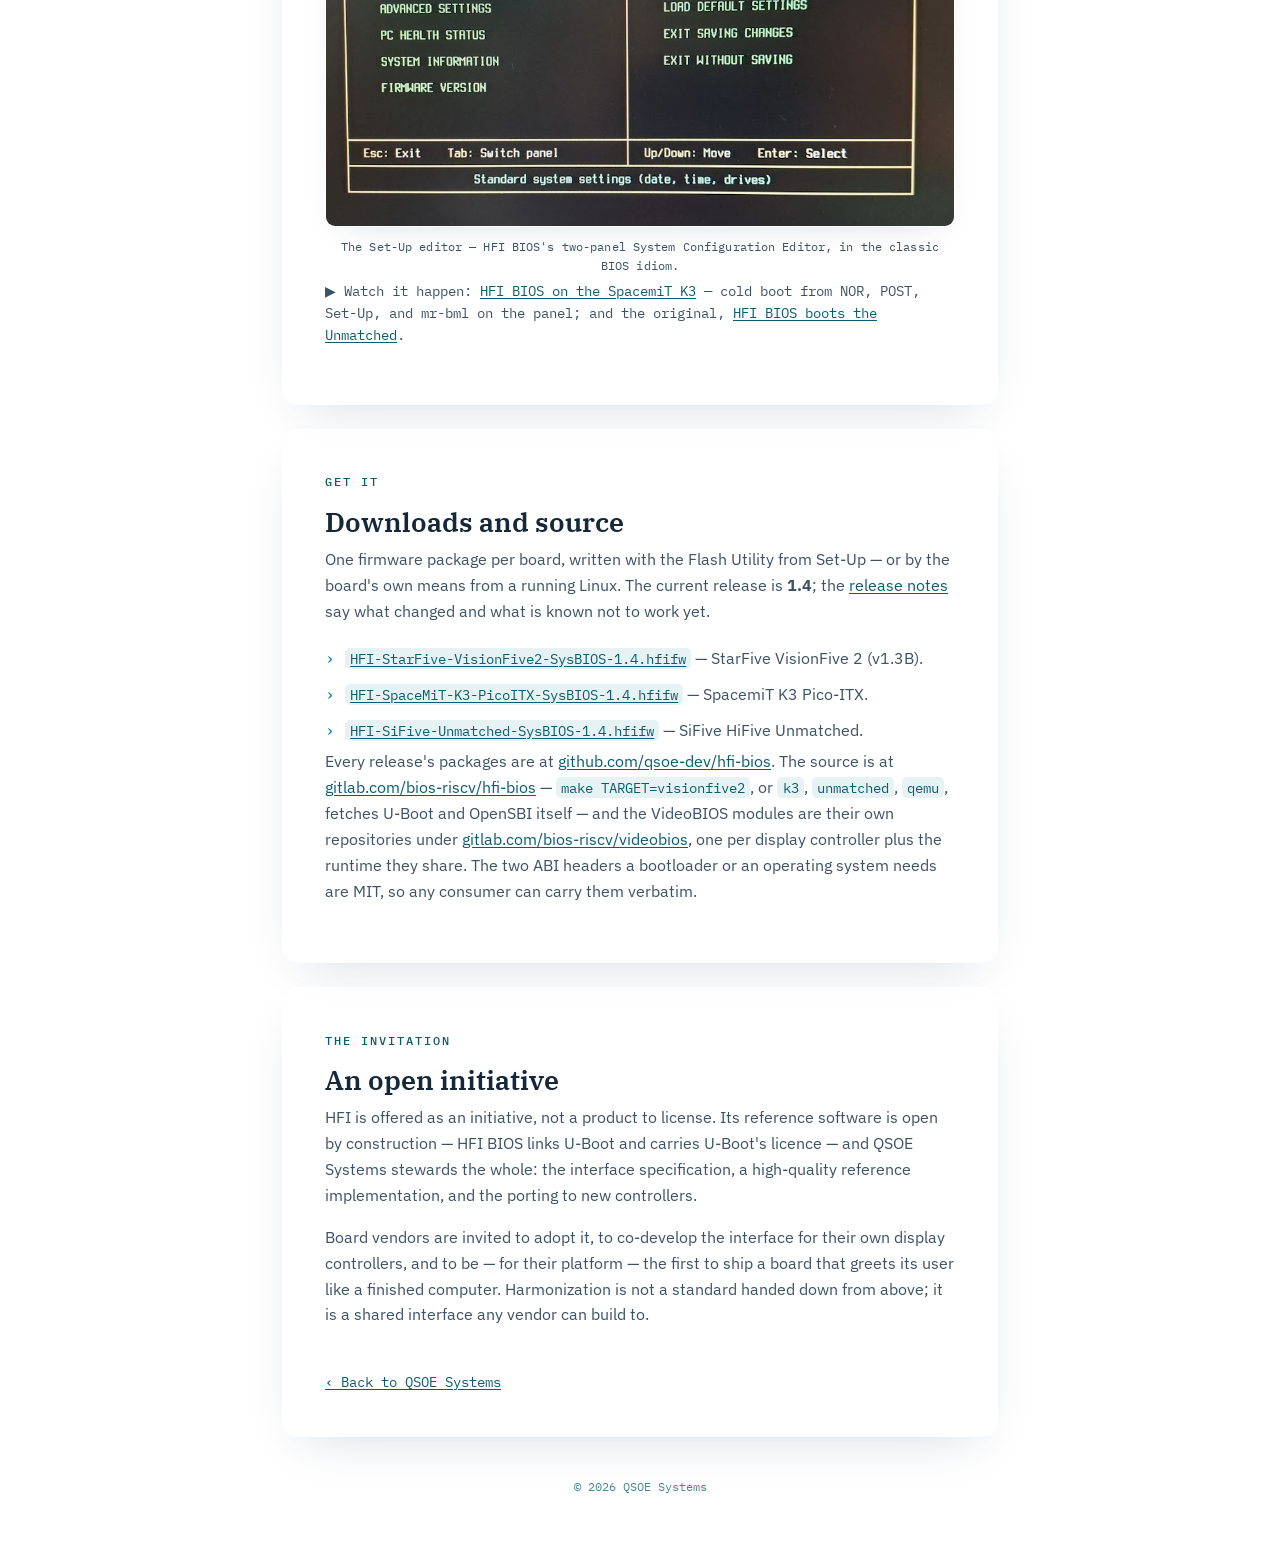
==== commit 8808691e: "HFI: updated white paper and the index.html to reflect the HFI BIOS 1.4 release Signed-off-by: Yuri " ====
--- a/hfi/index.html
+++ b/hfi/index.html
@@ -4,7 +4,7 @@
   <meta charset="utf-8">
   <meta name="viewport" content="width=device-width, initial-scale=1">
   <title>HFI — Harmonic Firmware Initiative · QSOE Systems</title>
-  <meta name="description" content="HFI, the Harmonic Firmware Initiative: an open, U-Boot–based firmware experience layer that gives any RISC-V board a real power-on screen, boot menus, and a Set-Up editor. By QSOE Systems.">
+  <meta name="description" content="HFI, the Harmonic Firmware Initiative: an open, U-Boot–based firmware experience layer that gives a RISC-V board a real power-on screen, boot menus, a Set-Up editor, and a text console it can hand to the operating system. Running on the SiFive HiFive Unmatched, the SpacemiT K3 and the StarFive VisionFive 2. By QSOE Systems.">
   <link rel="icon" type="image/svg+xml" href="../favicon.svg">
   <link rel="preconnect" href="https://fonts.googleapis.com">
   <link rel="preconnect" href="https://fonts.gstatic.com" crossorigin>
@@ -12,6 +12,35 @@
   <link rel="stylesheet" href="../style.css">
   <style>
     /* ---- HFI page-specific components, expressed in the shared tokens ---- */
+
+    /* the news bar, the same rule as the front page's */
+    .news {
+      margin: 0 0 1rem;
+      padding: 0.7rem 1rem;
+      border-left: 3px solid var(--accent);
+      background: var(--code-bg);
+      border-radius: 0 8px 8px 0;
+      color: var(--ink) !important;
+    }
+    .news strong { color: var(--accent-deep); }
+
+    /* the board cards under "Running today" */
+    .boards { margin: 1.1rem 0 0.4rem; }
+    .board {
+      padding: 0.85rem 0 0.95rem;
+      border-top: 1px solid rgba(14, 124, 147, 0.18);
+    }
+    .board:last-child { border-bottom: 1px solid rgba(14, 124, 147, 0.18); }
+    .board .b {
+      font-family: var(--font-mono);
+      font-size: 0.82rem;
+      letter-spacing: 0.1em;
+      text-transform: uppercase;
+      color: var(--accent-deep);
+      margin: 0 0 0.35rem;
+    }
+    .board p { margin: 0; color: var(--ink-soft); }
+    .board p + p { margin-top: 0.5rem; }
 
     /* stack the sub-page panels (home shows one at a time; here they flow) */
     .panels .panel + .panel { margin-top: 1.5rem; }
@@ -180,6 +209,12 @@
           own display — a firmware identity and POST screen, hardware enumeration, a
           Set-Up configuration editor, and boot selection — the way every PC has since
           the 1980s, and the way no bare RISC-V board does today.</p>
+
+        <p class="news"><strong>New:</strong> HFI&nbsp;BIOS&nbsp;1.4 is out — a fourth board, the StarFive
+          VisionFive&nbsp;2, and a text console that survives into the operating system, painted by a
+          processor the OS cannot even see (September&nbsp;2026).
+          <a href="hfi-bios-1.4.html">What&#39;s new in&nbsp;1.4&nbsp;→</a></p>
+
         <p>HFI is that effort itself: the vision, the design decisions, and the
           coordination. It defines the approach, standardizes the interface board makers
           build to, maintains a reference implementation, and spreads the know-how. The
@@ -187,8 +222,8 @@
           screen below is what that software draws.</p>
 
         <div class="post" role="img"
-             aria-label="A simulated HFI BIOS power-on screen: HFI RISC-V 64-bit System BIOS version 1.0, QSOE Systems. Board SiFive HiFive Unmatched, 16384 MB OK. USB devices detected OK, NVMe storage scanned. Press DEL to run Set-Up.">
-<span class="l"><span class="risc">RISC-V</span><span class="blue">HFI</span> RISC-V 64-bit System BIOS  <span class="dim">version 1.0</span></span>
+             aria-label="A simulated HFI BIOS power-on screen: HFI RISC-V 64-bit System BIOS version 1.4, QSOE Systems. Board SiFive HiFive Unmatched, 16384 MB OK. USB devices detected OK, NVMe storage scanned. Press DEL to run Set-Up.">
+<span class="l"><span class="risc">RISC-V</span><span class="blue">HFI</span> RISC-V 64-bit System BIOS  <span class="dim">version 1.4</span></span>
 <span class="l"><span class="dim">Copyright (c) 2026 </span><span class="blue">QSOE Systems</span><span class="dim">.  All rights reserved.</span></span>
 <span class="l">&nbsp;</span>
 <span class="l">Board: SiFive HiFive Unmatched (FU740)</span>
@@ -242,12 +277,20 @@
           board that uses it inherits the whole experience above — unchanged.</p>
         <p>That is the harmonization the name points to: one interface, many boards, and
           the same firmware experience carried forward to the next SoC.</p>
+        <p>The interface does not end when the firmware does. What a VideoBIOS module
+          publishes is a <strong>handoff block</strong>: a text grid in memory and a doorbell
+          to ring when it changes. A bootloader draws its menu through it; an operating system
+          that understands it has a text console on the monitor with no display driver at all,
+          from the first instruction it executes. On the K3 the doorbell wakes a processor
+          borrowed from the machine; on the VisionFive&nbsp;2 it wakes one the machine was not
+          using — the JH7110's monitor core, which no operating system can schedule. QSOE runs
+          its console on both.</p>
 
         <div class="layers" role="img"
-             aria-label="The boot stack, top to bottom: the operating system; HFI BIOS providing POST, menus, Set-Up and console; the unified VideoBIOS interface on MMC or NVMe, which is the contract; U-Boot and OpenSBI; and the board silicon.">
+             aria-label="The boot stack, top to bottom: the operating system; HFI BIOS providing POST, menus, Set-Up and console; the unified VideoBIOS interface, which is the contract; U-Boot and OpenSBI; and the board silicon.">
           <div class="layer"><span class="t">Operating system</span> <span class="s">· the boot target</span></div>
           <div class="layer is-hfi"><span class="t">HFI&nbsp;BIOS</span> <span class="s">· POST · menus · Set-Up · console</span></div>
-          <div class="layer is-contract"><span class="t">Unified VideoBIOS interface</span> <span class="s">· on MMC / NVMe — the contract</span></div>
+          <div class="layer is-contract"><span class="t">Unified VideoBIOS interface</span> <span class="s">· the contract</span></div>
           <div class="layer"><span class="t">U-Boot · OpenSBI</span></div>
           <div class="layer"><span class="t">Board silicon</span> <span class="s">· CPU · PCIe · display controller · storage</span></div>
         </div>
@@ -256,28 +299,64 @@
       <!-- ===================== RUNNING TODAY ===================== -->
       <section class="panel">
         <div class="eyebrow">Running today</div>
-        <h2>The hardest case, first</h2>
-        <p>The reference implementation runs on a SiFive HiFive Unmatched, driving its
-          display through a discrete NVIDIA GK-208 over PCIe — brought up natively inside
-          U-Boot, with no legacy VGA and no x86 assumptions. It is the hardest case on
-          purpose: if a scavenged Kepler card can present a coherent BIOS on RISC-V, a
-          board with an integrated display controller is the easy one.</p>
+        <h2>Three boards, one experience</h2>
+        <p>It began with the hardest case on purpose: a SiFive HiFive Unmatched driving a
+          discrete NVIDIA GK-208 over PCIe, brought up natively inside U-Boot with no legacy
+          VGA and no x86 assumptions. If a ten-year-old Kepler card could present a coherent BIOS
+          on RISC-V, a board with its display controller on the SoC would be the easy one. Two
+          such boards followed, and the same firmware — the same POST, the same Set-Up, the same
+          console — now comes up on all three, each through a VideoBIOS module of its own.</p>
+
+        <div class="boards">
+          <div class="board">
+            <p class="b">SiFive HiFive Unmatched · FU740</p>
+            <p>The reference board. The GK-208 is brought up from its registers — modeset, the
+              display engine, the graphics engine and its context — and its character generator
+              is an engine on the card, kicked through a GPFIFO. Boots from the SD card; the
+              environment lives in the on-board NOR.</p>
+          </div>
+          <div class="board">
+            <p class="b">SpacemiT K3 Pico-ITX · 16 harts</p>
+            <p>The display controller is on the SoC, over DisplayPort, and it has no engine that
+              can turn a cell into a glyph. So the VideoBIOS module <strong>borrows a hart from
+              the machine</strong> and parks it on the doorbell: it repaints, and it is returned
+              to the operating system at hand-off. Cold boot from NOR to a Linux desktop, with
+              USB, UFS, three PCIe root complexes, the network and the fan all brought up by
+              firmware.</p>
+          </div>
+          <div class="board">
+            <p class="b">StarFive VisionFive 2 · JH7110</p>
+            <p>HDMI from the SoC's DC8200, through an Innosilicon transmitter. The character
+              generator runs on the <strong>S7 monitor core</strong> — a hart with no supervisor
+              mode that no operating system can use, marked disabled in every device tree in its
+              family, and left idle by every firmware before this one. The SPL parks it, the
+              VideoBIOS module adopts it, and a bootloader or an OS repaints the screen with a
+              single store. <a href="hfi-bios-1.4.html">New in 1.4.</a></p>
+          </div>
+        </div>
 
         <figure class="shot">
           <img src="./img/hfi-post.jpg" width="872" height="703"
                alt="Photograph of the HFI BIOS power-on screen running on a SiFive HiFive Unmatched: the blue RISC-V logo, board and CPU inventory, USB and NVMe enumeration, and the prompt to press Del to run Set-Up.">
           <figcaption>HFI&nbsp;BIOS on a SiFive HiFive Unmatched — the actual power-on screen, photographed.</figcaption>
         </figure>
-
-        <p>What <strong>HFI&nbsp;BIOS v1.0</strong> puts on the screen today:</p>
+        <!-- Photograph slots: the K3's POST, and the VisionFive 2 with mr-bml or QSOE on the panel. -->
+
+        <p>What <strong>HFI&nbsp;BIOS&nbsp;1.4</strong> puts on the screen today:</p>
         <ul class="tidy">
           <li><strong>A power-on greeting</strong> — the VideoBIOS identity, the main
-            POST screen, the memory count, and USB / NVMe enumeration.</li>
+            POST screen, the memory count, USB, NVMe and UFS enumeration, and the network
+            link brought up and reported.</li>
           <li><strong>A configuration editor</strong> — the Set-Up screen, in the idiom
-            of the classic Award BIOS: standard and advanced settings, PC Health Status,
-            boot order, and flashing of the NOR firmware.</li>
+            of the classic Award BIOS: standard and advanced settings, PC Health Status with
+            the board's own sensors, boot order, and the <strong>Flash Utility</strong>, which
+            writes a firmware package to the board's NOR and refuses one built for a different
+            board.</li>
           <li><strong>A system console</strong> — the U-Boot prompt underneath it all,
             a keystroke away for when you want it.</li>
+          <li><strong>A console for whatever comes next</strong> — the handoff block, through
+            which a bootloader draws its menu on the monitor and an operating system that
+            understands it keeps a text console after the firmware is gone.</li>
         </ul>
 
         <figure class="shot">
@@ -287,8 +366,35 @@
         </figure>
 
         <p class="watch">▶ Watch it happen:
-          <a href="https://youtu.be/v4k1tLbnZMs" target="_blank" rel="noopener">HFI&nbsp;BIOS boots the Unmatched</a> — POST, Set-Up,
-          and finally mr-bml on screen.</p>
+          <a href="https://www.youtube.com/watch?v=GBVH-6bD9yI" target="_blank" rel="noopener">HFI&nbsp;BIOS on the SpacemiT K3</a> —
+          cold boot from NOR, POST, Set-Up, and mr-bml on the panel; and the original,
+          <a href="https://youtu.be/v4k1tLbnZMs" target="_blank" rel="noopener">HFI&nbsp;BIOS boots the Unmatched</a>.</p>
+      </section>
+
+      <!-- ===================== GET IT ===================== -->
+      <section class="panel">
+        <div class="eyebrow">Get it</div>
+        <h2>Downloads and source</h2>
+        <p>One firmware package per board, written with the Flash Utility from Set-Up — or by the
+          board's own means from a running Linux. The current release is <strong>1.4</strong>;
+          the <a href="hfi-bios-1.4.html">release notes</a> say what changed and what is known not
+          to work yet.</p>
+        <ul class="tidy">
+          <li><a href="https://github.com/qsoe-dev/hfi-bios/raw/main/dl/1.4/HFI-StarFive-VisionFive2-SysBIOS-1.4.hfifw"><code>HFI-StarFive-VisionFive2-SysBIOS-1.4.hfifw</code></a>
+            — StarFive VisionFive&nbsp;2 (v1.3B).</li>
+          <li><a href="https://github.com/qsoe-dev/hfi-bios/raw/main/dl/1.4/HFI-SpaceMiT-K3-PicoITX-SysBIOS-1.4.hfifw"><code>HFI-SpaceMiT-K3-PicoITX-SysBIOS-1.4.hfifw</code></a>
+            — SpacemiT K3 Pico-ITX.</li>
+          <li><a href="https://github.com/qsoe-dev/hfi-bios/raw/main/dl/1.4/HFI-SiFive-Unmatched-SysBIOS-1.4.hfifw"><code>HFI-SiFive-Unmatched-SysBIOS-1.4.hfifw</code></a>
+            — SiFive HiFive Unmatched.</li>
+        </ul>
+        <p>Every release's packages are at
+          <a href="https://github.com/qsoe-dev/hfi-bios">github.com/qsoe-dev/hfi-bios</a>. The
+          source is at <a href="https://gitlab.com/bios-riscv/hfi-bios">gitlab.com/bios-riscv/hfi-bios</a>
+          — <code>make TARGET=visionfive2</code>, or <code>k3</code>, <code>unmatched</code>,
+          <code>qemu</code>, fetches U-Boot and OpenSBI itself — and the VideoBIOS modules are their own
+          repositories under <a href="https://gitlab.com/bios-riscv/videobios">gitlab.com/bios-riscv/videobios</a>,
+          one per display controller plus the runtime they share. The two ABI headers a bootloader or
+          an operating system needs are MIT, so any consumer can carry them verbatim.</p>
       </section>
 
       <!-- ===================== INITIATIVE ===================== -->
--- a/style.css
+++ b/style.css
@@ -218,3 +218,21 @@
   body.js .panel.is-active { animation: none; }
   .tab { transition: none; }
 }
+
+/* A screenshot or photograph set into a page's flow.  The HFI page carries
+   its own copy of these rules; new pages take them from here. */
+.shot { margin: 1.3rem 0 0.3rem; }
+.shot img {
+  width: 100%; height: auto; display: block;
+  border-radius: 10px;
+  border: 1px solid var(--panel-edge);
+  box-shadow: 0 14px 34px -20px var(--shadow);
+}
+/* Half-width: a console capture stays legible well below the column width,
+   and at full width it dominates the page it is only illustrating. */
+.shot-half { max-width: 457px; margin-left: auto; margin-right: auto; }
+.shot figcaption {
+  font-family: var(--font-mono); font-size: 0.74rem;
+  color: var(--ink-soft); margin-top: 0.6rem; letter-spacing: 0.01em;
+  text-align: center;
+}
